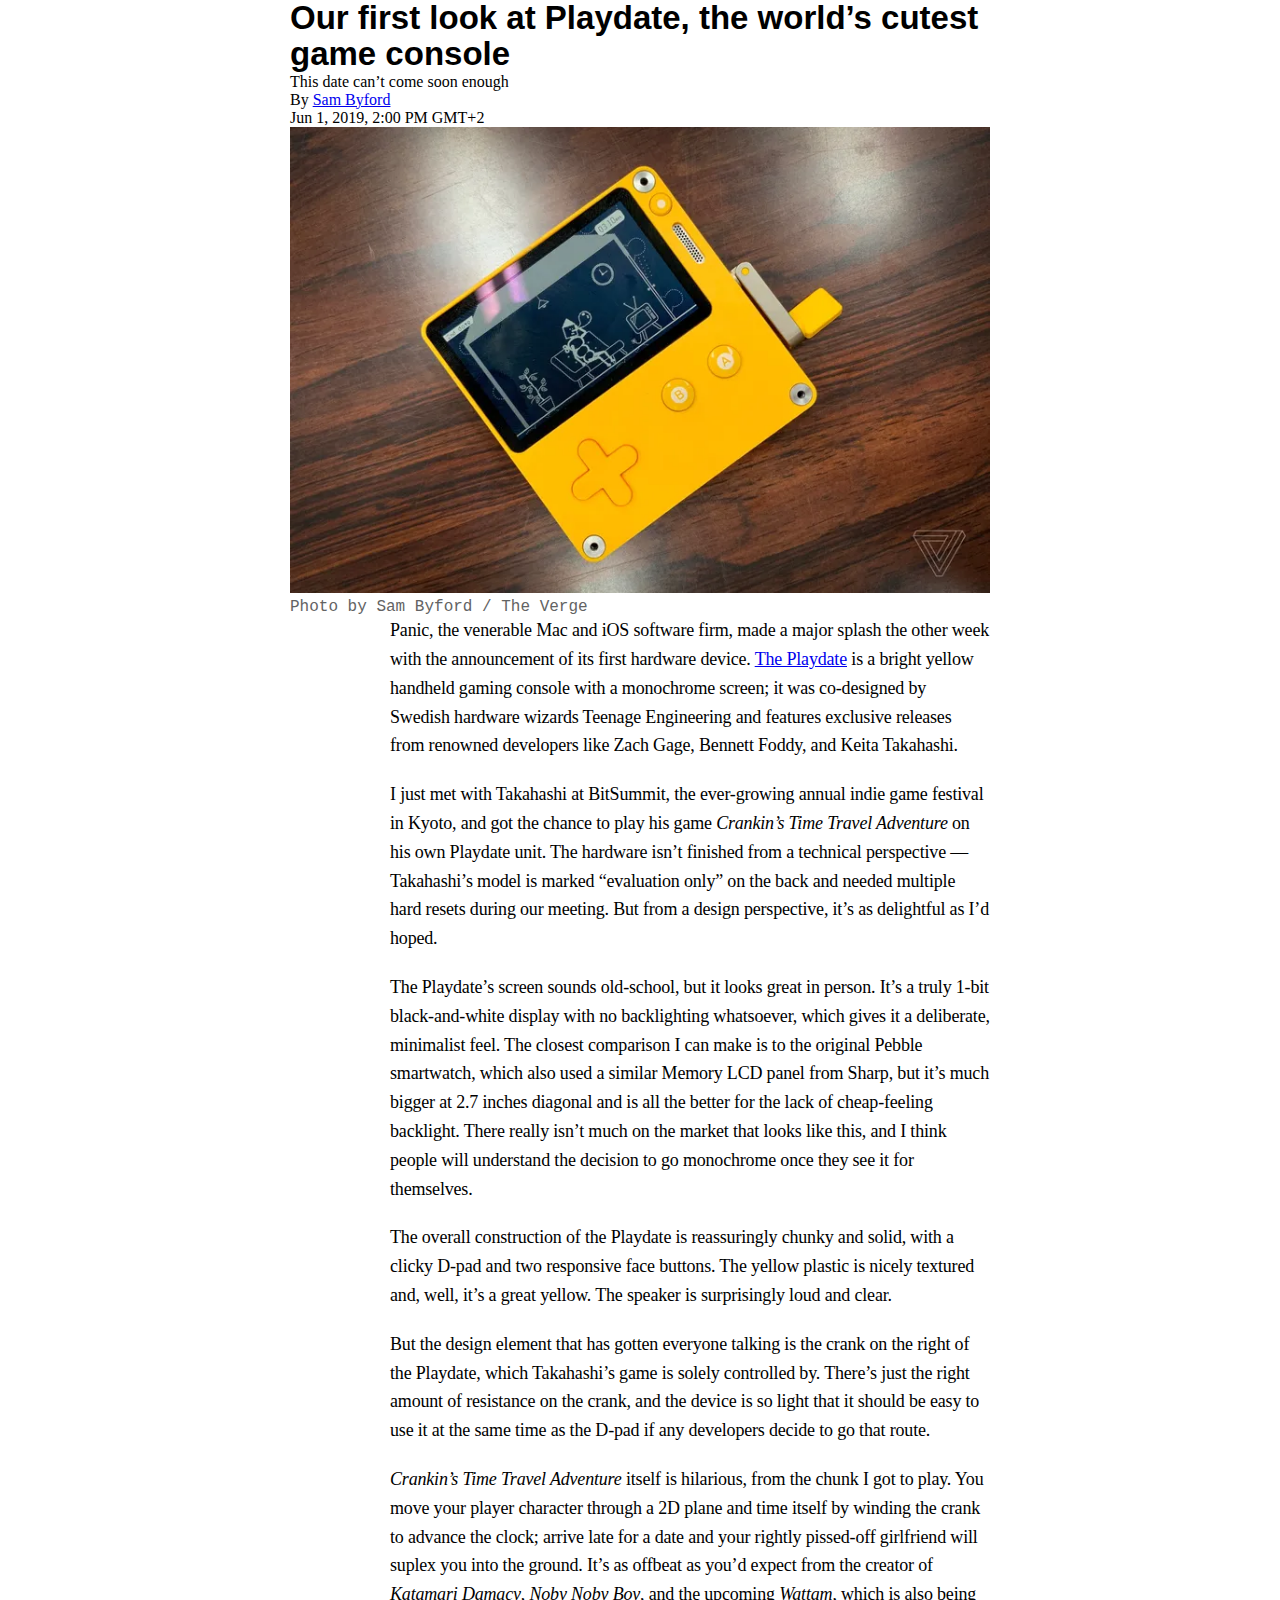
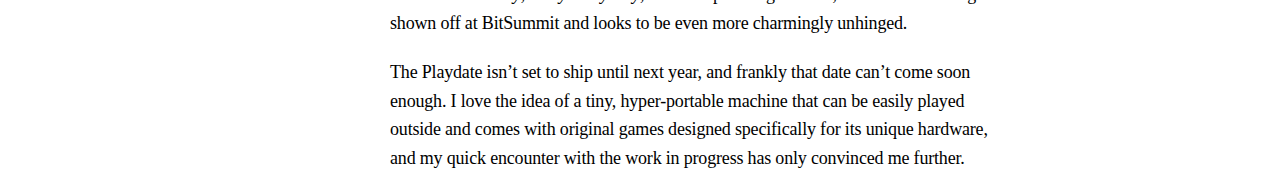
==== theverge/low/index.html @ 5f9a2f78 "feat: add theverge article page (wip)" ====
<!DOCTYPE html>
<html lang="en-US">
<head>
	<meta charset="UTF-8">
	<meta name="viewport" content="width=device-width, initial-scale=1.0">
	<title>Our first look at Playdate, the world’s cutest game console - The Verge</title>
	<meta name="description" content="This date can’t come soon enough">
	<link rel="stylesheet" type="text/css" href="assets/styles.css" />
</head>
<body>
	<article class="post">
		<div class="post-header">
			<h1 class="post-title">
				Our first look at Playdate, the world’s cutest game console
			</h1>
			<p class="post-subtitle">
				This date can’t come soon enough
			</p>
			<div class="post-meta">
				<p>
					By <a href="/authors/sam-byford">Sam Byford</a>
				</p>
				<p>
					Jun 1, 2019, 2:00 PM GMT+2
				</p>
			</div>
			<figure class="post-featured-image">
				<figcaption>
					<img loading="lazy" decoding="async" src="../og/assets/76954045_0D08_4D0C_9753_A19726AD462D_004.webp" alt="playdate" width="750" height="500" />
					<p>
						Photo by Sam Byford / The Verge
					</p>
				</figcaption>
			</figure>
		</div>
		<div class="post-body">
			<p>
				Panic, the venerable Mac and iOS software firm, made a major splash the other week with the announcement of its first hardware device. <a href="https://www.theverge.com/circuitbreaker/2019/5/22/18628360/playdate-panic-teenage-engineering-qwop-katamari">The Playdate</a> is a bright yellow handheld gaming console with a monochrome screen; it was co-designed by Swedish hardware wizards Teenage Engineering and features exclusive releases from renowned developers like Zach Gage, Bennett Foddy, and Keita Takahashi.
			</p>
			<p>
				I
				just met with Takahashi at BitSummit, the ever-growing annual indie 
				game festival in Kyoto, and got the chance to play his game <em>Crankin’s Time Travel Adventure</em>
				on his own Playdate unit. The hardware isn’t finished from a technical 
				perspective — Takahashi’s model is marked “evaluation only” on the back 
				and needed multiple hard resets during our meeting. But from a design 
				perspective, it’s as delightful as I’d hoped.
			</p>
			<p>
				The
				Playdate’s screen sounds old-school, but it looks great in person. It’s
				a truly 1-bit black-and-white display with no backlighting whatsoever, 
				which gives it a deliberate, minimalist feel. The closest comparison I 
				can make is to the original Pebble smartwatch, which also used a similar
				Memory LCD panel from Sharp, but it’s much bigger at 2.7 inches 
				diagonal and is all the better for the lack of cheap-feeling backlight. 
				There really isn’t much on the market that looks like this, and I think 
				people will understand the decision to go monochrome once they see it 
				for themselves.
			</p>
			<p>
				The
				overall construction of the Playdate is reassuringly chunky and solid, 
				with a clicky D-pad and two responsive face buttons. The yellow plastic 
				is nicely textured and, well, it’s a great yellow. The speaker is 
				surprisingly loud and clear.
			</p>
			<p>
				But
				the design element that has gotten everyone talking is the crank on the
				right of the Playdate, which Takahashi’s game is solely controlled by. 
				There’s just the right amount of resistance on the crank, and the device
				is so light that it should be easy to use it at the same time as the 
				D-pad if any developers decide to go that route.
			</p>
			<p>
				<em>Crankin’s Time Travel Adventure</em>
				itself is hilarious, from the chunk I got to play. You move your player
				character through a 2D plane and time itself by winding the crank to 
				advance the clock; arrive late for a date and your rightly pissed-off 
				girlfriend will suplex you into the ground. It’s as offbeat as you’d 
				expect from the creator of <em>Katamari Damacy</em>, <em>Noby Noby Boy</em>, and the upcoming <em>Wattam</em>, which is also being shown off at BitSummit and looks to be even more charmingly unhinged.
			</p>
			<p>
				The
				Playdate isn’t set to ship until next year, and frankly that date can’t
				come soon enough. I love the idea of a tiny, hyper-portable machine 
				that can be easily played outside and comes with original games designed
				specifically for its unique hardware, and my quick encounter with the 
				work in progress has only convinced me further.
			</p>
		</div>
	</article>
</body>
</html>
---- theverge/low/assets/styles.css ----
*{margin:0;padding:0;-webkit-box-sizing:border-box;box-sizing:border-box}body{background:#fff}.post{max-width:43.75rem;margin:auto}.post-title{font-size:2.0625rem;line-height:1.1;font-weight:700;font-family:"__polySans_c60300","__polySans_Fallback_c60300",Helvetica,Arial,sans-serif}.post-featured-image figcaption{color:#636363;font-family:"__polySansMono_0d16dc","__polySansMono_Fallback_0d16dc",Courier New,Courier,monospace}.post-featured-image img{width:100%;height:auto}.post-body{max-width:37.5rem;margin-left:auto}.post-body>:not(:last-child){margin-bottom:1.25rem}.post-body p{color:#000;font-size:1.125rem;line-height:1.6;letter-spacing:-0.01em;font-family:"__fkRomanStandard_6bdc6d","__fkRomanStandard_Fallback_6bdc6d",Georgia,serif}
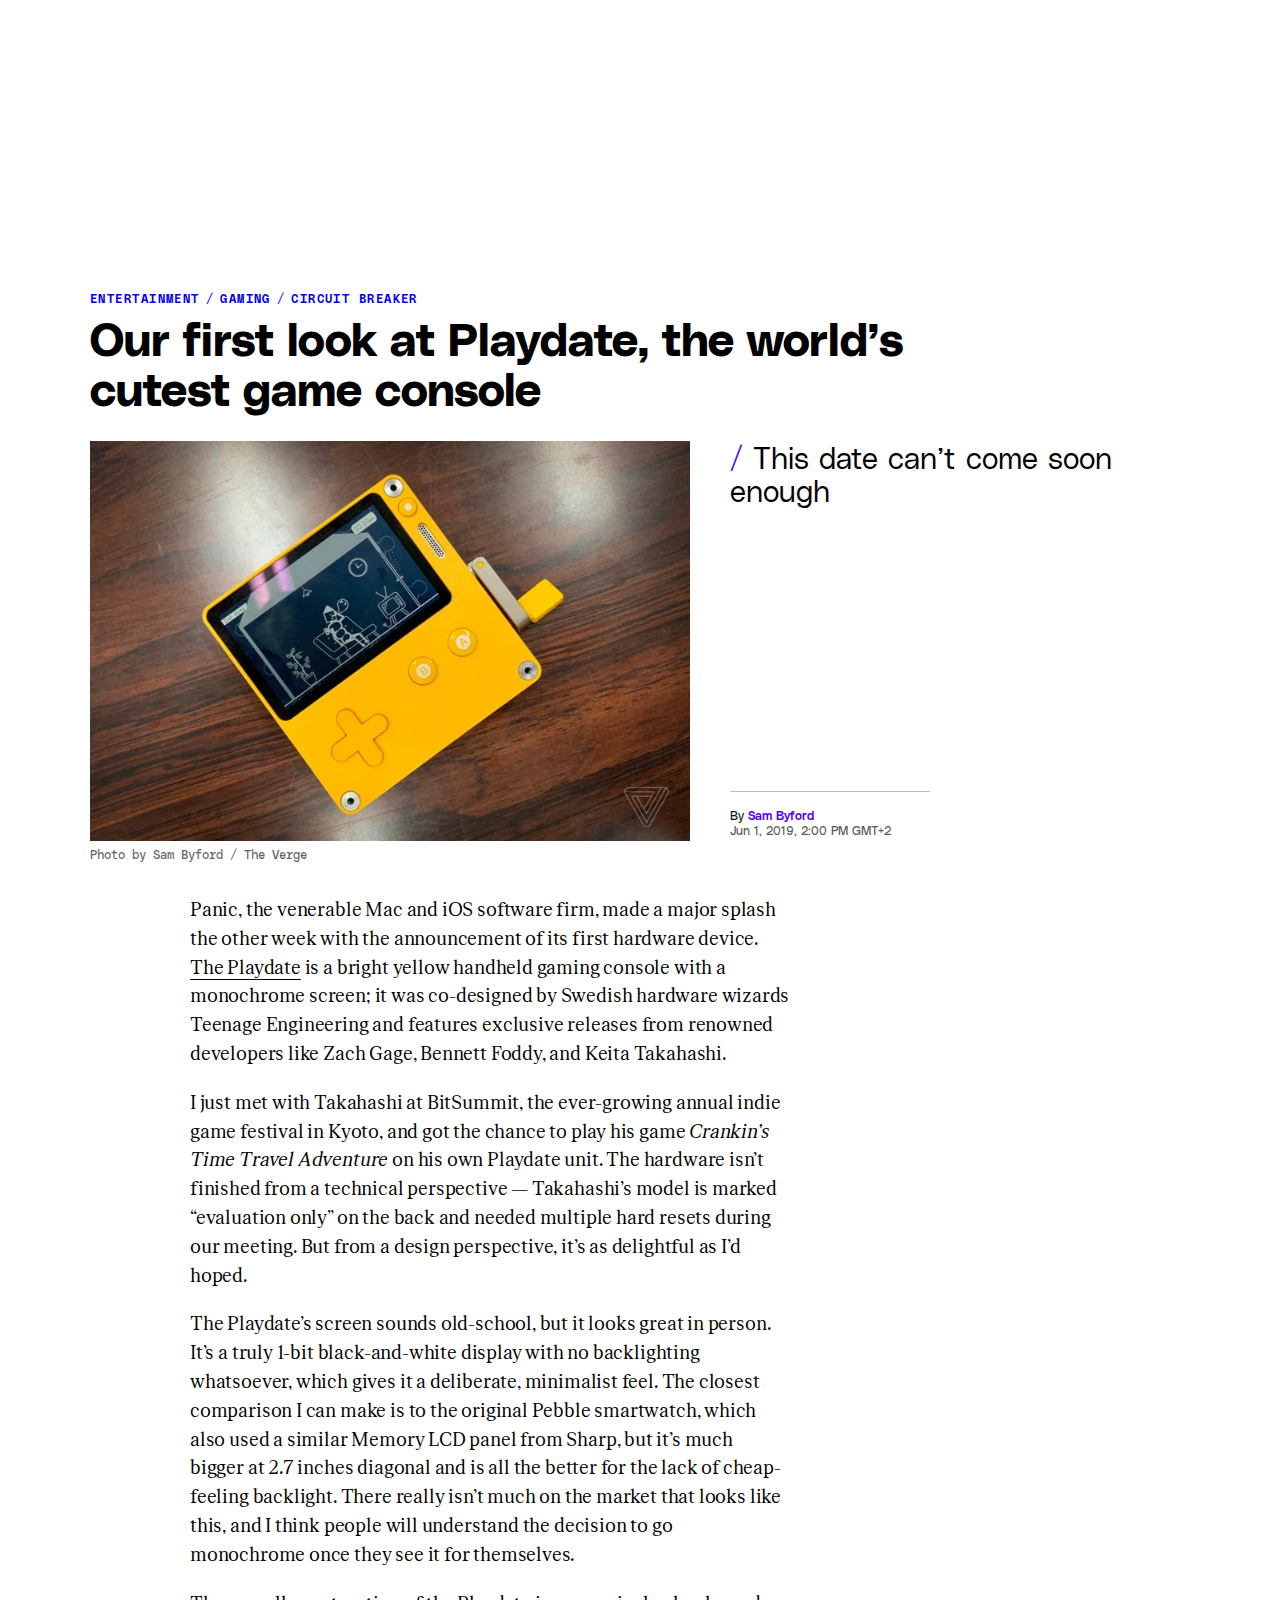
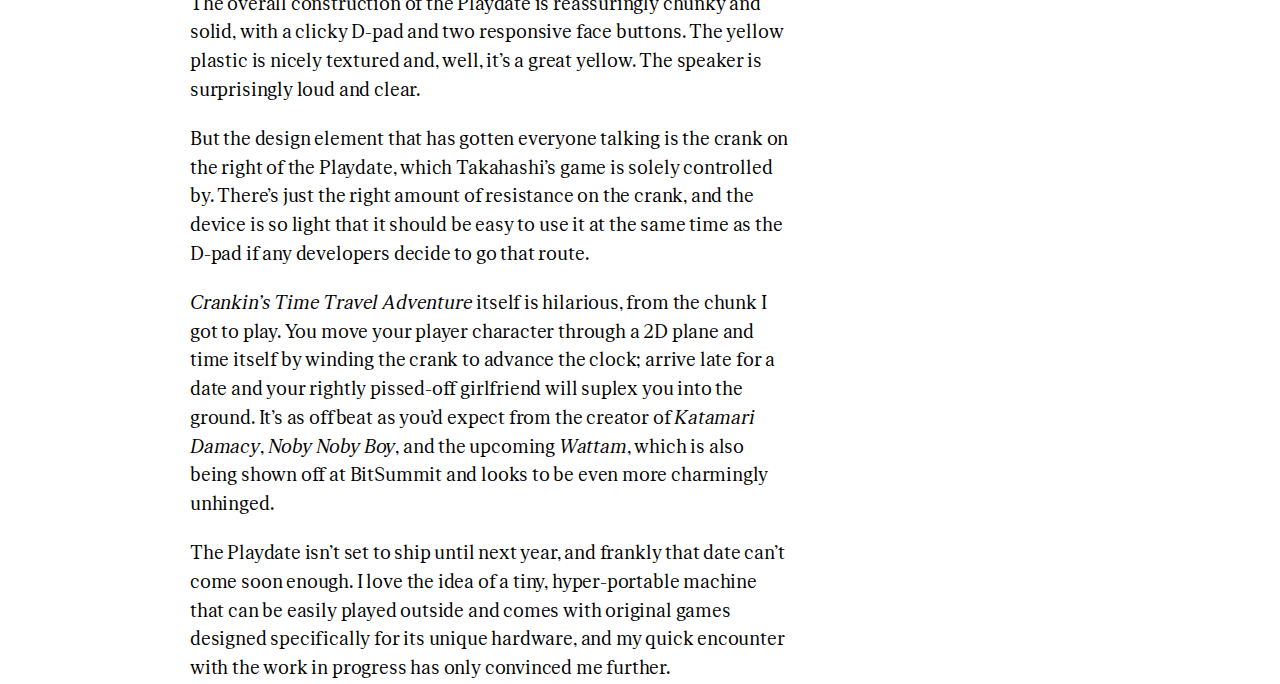
==== commit b3918e88: "feat: update theverge low version" ====
--- a/theverge/low/index.html
+++ b/theverge/low/index.html
@@ -3,13 +3,20 @@
 <head>
 	<meta charset="UTF-8">
 	<meta name="viewport" content="width=device-width, initial-scale=1.0">
-	<title>Our first look at Playdate, the world’s cutest game console - The Verge</title>
+	<title>LOW // Our first look at Playdate, the world’s cutest game console - The Verge</title>
 	<meta name="description" content="This date can’t come soon enough">
 	<link rel="stylesheet" type="text/css" href="assets/styles.css" />
 </head>
 <body>
+	<header class="header" role="banner">
+	</header>
 	<article class="post">
 		<div class="post-header">
+			<ul class="post-tags">
+				<li><a href="/entertainment">Entertainment</a></li>
+				<li><a href="/games">Gaming</a></li>
+				<li><a href="/circuitbreaker">Circuit Breaker</a></li>
+			</ul>
 			<h1 class="post-title">
 				Our first look at Playdate, the world’s cutest game console
 			</h1>
@@ -21,12 +28,12 @@
 					By <a href="/authors/sam-byford">Sam Byford</a>
 				</p>
 				<p>
-					Jun 1, 2019, 2:00 PM GMT+2
+					<time datetime="2019-06-01T12:00:00.000Z">Jun 1, 2019, 2:00 PM GMT+2</time>
 				</p>
 			</div>
 			<figure class="post-featured-image">
+				<img loading="lazy" decoding="async" src="../og/assets/76954045_0D08_4D0C_9753_A19726AD462D_004.webp" alt="playdate" width="750" height="500" />
 				<figcaption>
-					<img loading="lazy" decoding="async" src="../og/assets/76954045_0D08_4D0C_9753_A19726AD462D_004.webp" alt="playdate" width="750" height="500" />
 					<p>
 						Photo by Sam Byford / The Verge
 					</p>
--- a/theverge/low/assets/styles.css
+++ b/theverge/low/assets/styles.css
@@ -1 +1 @@
-*{margin:0;padding:0;-webkit-box-sizing:border-box;box-sizing:border-box}body{background:#fff}.post{max-width:43.75rem;margin:auto}.post-title{font-size:2.0625rem;line-height:1.1;font-weight:700;font-family:"__polySans_c60300","__polySans_Fallback_c60300",Helvetica,Arial,sans-serif}.post-featured-image figcaption{color:#636363;font-family:"__polySansMono_0d16dc","__polySansMono_Fallback_0d16dc",Courier New,Courier,monospace}.post-featured-image img{width:100%;height:auto}.post-body{max-width:37.5rem;margin-left:auto}.post-body>:not(:last-child){margin-bottom:1.25rem}.post-body p{color:#000;font-size:1.125rem;line-height:1.6;letter-spacing:-0.01em;font-family:"__fkRomanStandard_6bdc6d","__fkRomanStandard_Fallback_6bdc6d",Georgia,serif}+@font-face{font-family:__fkRomanStandard_6bdc6d;src:url(../../og/assets/b61d461e2e1d8573-s.p.woff2) format("woff2");font-display:swap;font-weight:400;font-style:normal}@font-face{font-family:__fkRomanStandard_6bdc6d;src:url(../../og/assets/af51b8e80b7e5b97-s.p.woff2) format("woff2");font-display:swap;font-weight:400;font-style:italic}@font-face{font-family:__fkRomanStandard_6bdc6d;src:url(../../og/assets/4c161430243654b9-s.p.woff2) format("woff2");font-display:swap;font-weight:700;font-style:normal}@font-face{font-family:__fkRomanStandard_6bdc6d;src:url(../../og/assets/faa4a7ab7fe4ff34-s.p.woff2) format("woff2");font-display:swap;font-weight:700;font-style:italic}@font-face{font-family:__fkRomanStandard_Fallback_6bdc6d;src:local("Times New Roman");ascent-override:80.77%;descent-override:26.92%;line-gap-override:0%;size-adjust:118.86%}@font-face{font-family:__manuka_e0d4a3;src:url(../../og/assets/e0d450417c4fcdb2-s.p.woff2) format("woff2");font-display:swap;font-weight:900;font-style:normal}@font-face{font-family:__manuka_e0d4a3;src:url(../../og/assets/c6806ee6b9a6284f-s.p.woff2) format("woff2");font-display:swap;font-weight:1000;font-style:normal}@font-face{font-family:__manuka_Fallback_e0d4a3;src:local("Arial");ascent-override:184.06%;descent-override:25.82%;line-gap-override:0%;size-adjust:48.41%}@font-face{font-family:__polySans_c60300;src:url(../../og/assets/167de315d6f8820c-s.p.woff2) format("woff2");font-display:swap;font-weight:300;font-style:normal}@font-face{font-family:__polySans_c60300;src:url(../../og/assets/c32d4f9e62509b70-s.p.woff2) format("woff2");font-display:swap;font-weight:300;font-style:italic}@font-face{font-family:__polySans_c60300;src:url(../../og/assets/8314bd48671746e7-s.p.woff2) format("woff2");font-display:swap;font-weight:400;font-style:normal}@font-face{font-family:__polySans_c60300;src:url(../../og/assets/1acdcb23bd60cdf8-s.p.woff2) format("woff2");font-display:swap;font-weight:400;font-style:italic}@font-face{font-family:__polySans_c60300;src:url(../../og/assets/e334064d2786be51-s.p.woff2) format("woff2");font-display:swap;font-weight:500;font-style:normal}@font-face{font-family:__polySans_c60300;src:url(../../og/assets/dbe24bfb7e9bcd79-s.p.woff2) format("woff2");font-display:swap;font-weight:500;font-style:italic}@font-face{font-family:__polySans_c60300;src:url(../../og/assets/caa65695070c604f-s.p.woff2) format("woff2");font-display:swap;font-weight:700;font-style:normal}@font-face{font-family:__polySans_c60300;src:url(../../og/assets/7f8638c9585902a6-s.p.woff2) format("woff2");font-display:swap;font-weight:700;font-style:italic}@font-face{font-family:__polySans_c60300;src:url(../../og/assets/d2cd5f6e542bad4c-s.p.woff2) format("woff2");font-display:swap;font-weight:350;font-style:normal}@font-face{font-family:__polySans_c60300;src:url(../../og/assets/857aa1a339c7fe20-s.p.woff2) format("woff2");font-display:swap;font-weight:350;font-style:italic}@font-face{font-family:__polySans_c60300;src:url(../../og/assets/516340c748fee9da-s.p.woff2) format("woff2");font-display:swap;font-weight:450;font-style:normal}@font-face{font-family:__polySans_c60300;src:url(../../og/assets/1acdcb23bd60cdf8-s.p.woff2) format("woff2");font-display:swap;font-weight:450;font-style:italic}@font-face{font-family:__polySans_c60300;src:url(../../og/assets/afa7a955b67174eb-s.p.woff2) format("woff2");font-display:swap;font-weight:550;font-style:normal}@font-face{font-family:__polySans_c60300;src:url(../../og/assets/d2ddd5a6c0493c79-s.p.woff2) format("woff2");font-display:swap;font-weight:550;font-style:italic}@font-face{font-family:__polySans_Fallback_c60300;src:local("Arial");ascent-override:95.01%;descent-override:18.1%;line-gap-override:0%;size-adjust:106.09%}@font-face{font-family:__polySansMono_0d16dc;src:url(../../og/assets/d2cd5f6e542bad4c-s.p.woff2) format("woff2");font-display:swap;font-weight:300;font-style:normal}@font-face{font-family:__polySansMono_0d16dc;src:url(../../og/assets/857aa1a339c7fe20-s.p.woff2) format("woff2");font-display:swap;font-weight:300;font-style:italic}@font-face{font-family:__polySansMono_0d16dc;src:url(../../og/assets/516340c748fee9da-s.p.woff2) format("woff2");font-display:swap;font-weight:400;font-style:normal}@font-face{font-family:__polySansMono_0d16dc;src:url(../../og/assets/70754f98ca969379-s.p.woff2) format("woff2");font-display:swap;font-weight:400;font-style:italic}@font-face{font-family:__polySansMono_0d16dc;src:url(../../og/assets/afa7a955b67174eb-s.p.woff2) format("woff2");font-display:swap;font-weight:500;font-style:normal}@font-face{font-family:__polySansMono_0d16dc;src:url(../../og/assets/d2ddd5a6c0493c79-s.p.woff2) format("woff2");font-display:swap;font-weight:500;font-style:italic}@font-face{font-family:__polySansMono_0d16dc;src:url(../../og/assets/afa7a955b67174eb-s.p.woff2) format("woff2");font-display:swap;font-weight:550;font-style:normal}@font-face{font-family:__polySansMono_0d16dc;src:url(../../og/assets/d2ddd5a6c0493c79-s.p.woff2) format("woff2");font-display:swap;font-weight:550;font-style:italic}@font-face{font-family:__polySansMono_0d16dc;src:url(../../og/assets/60369a8d37d9d5b8-s.p.woff2) format("woff2");font-display:swap;font-weight:700;font-style:normal}@font-face{font-family:__polySansMono_0d16dc;src:url(../../og/assets/96fec850ad729c00-s.p.woff2) format("woff2");font-display:swap;font-weight:700;font-style:italic}@font-face{font-family:__polySansMono_Fallback_0d16dc;src:local("Arial");ascent-override:75.65%;descent-override:14.41%;line-gap-override:0%;size-adjust:133.24%}*{margin:0;padding:0;-webkit-box-sizing:border-box;box-sizing:border-box}body{background:#fff;-webkit-font-smoothing:antialiased;-moz-osx-font-smoothing:grayscale}img{vertical-align:middle}.header{min-height:4.5rem}@media only screen and (min-width:48rem){.header{min-height:7.5rem;margin-bottom:10.625rem}}.post{margin:auto;padding-inline:1.25rem}@media only screen and (min-width:48rem){.post{max-width:46.25rem}}@media only screen and (min-width:73.75rem){.post{max-width:71.25rem}}.post-header{margin-bottom:2.25rem;font-family:"__polySans_c60300","__polySans_Fallback_c60300",Helvetica,Arial,sans-serif}@media only screen and (min-width:73.75rem){.post-header{display:-ms-grid;display:grid;-ms-grid-columns:37.5rem 2.5rem auto;grid-template-columns:37.5rem auto;-ms-grid-rows:auto auto auto auto;grid-template-rows:auto auto auto auto;grid-column-gap:2.5rem}.post-header>:first-child{-ms-grid-row:1;-ms-grid-column:1}.post-header>:nth-child(2){-ms-grid-row:1;-ms-grid-column:3}.post-header>:nth-child(3){-ms-grid-row:2;-ms-grid-column:1}.post-header>:nth-child(4){-ms-grid-row:2;-ms-grid-column:3}.post-header>:nth-child(5){-ms-grid-row:3;-ms-grid-column:1}.post-header>:nth-child(6){-ms-grid-row:3;-ms-grid-column:3}.post-header>:nth-child(7){-ms-grid-row:4;-ms-grid-column:1}.post-header>:nth-child(8){-ms-grid-row:4;-ms-grid-column:3}}.post-tags{font-size:0;margin-bottom:0.5rem}.post-tags li{display:inline;font-family:"__polySansMono_0d16dc","__polySansMono_Fallback_0d16dc",Courier New,Courier,monospace;font-size:0.75rem;line-height:1rem;letter-spacing:0.12em;text-transform:uppercase;font-weight:500}.post-tags li:not(:last-child):after{content:"/";color:#5200ff;padding-inline:0.375rem}.post-tags a{text-decoration:none;text-underline-offset:0.2em}.post-tags a:hover{text-decoration:underline}@media only screen and (min-width:48rem){.post-tags{-ms-grid-column:1;-ms-grid-column-span:2;grid-column:1/3;-ms-grid-row:1;-ms-grid-row-span:1;grid-row:1/2}}.post-title{display:inline;font-size:1.375rem;line-height:1.1;font-weight:700}@media only screen and (min-width:48rem){.post-title{font-size:2.0625rem}}@media only screen and (min-width:73.75rem){.post-title{display:block;margin-bottom:1.75rem;font-size:2.8125rem;max-width:56.25rem;-ms-grid-column:1;-ms-grid-column-span:2;grid-column:1/3;-ms-grid-row:2;-ms-grid-row-span:1;grid-row:2/3}}.post-subtitle{display:inline;font-size:1.375rem;line-height:1.1;font-weight:300}@media only screen and (min-width:48rem){.post-subtitle{font-size:1.875rem}}.post-subtitle:before{content:"/";color:#5200ff}@media only screen and (min-width:48rem){.post-subtitle{-ms-grid-column:2;-ms-grid-column-span:1;grid-column:2/3;-ms-grid-row:3;-ms-grid-row-span:1;grid-row:3/4}}.post-meta{margin-top:1.5rem;margin-bottom:1.5rem;color:#131313;font-size:0.75rem;line-height:1.2}.post-meta a{color:#5200ff;font-weight:500;text-decoration:none;text-underline-offset:0.25em}.post-meta a:hover{text-decoration:underline}.post-meta time{color:#5a5a5a}.post-meta:before{content:"";display:block;margin-bottom:1rem;width:12.5rem;height:0.0625rem;background-color:#bdbdbd}@media only screen and (min-width:73.75rem){.post-meta{-ms-grid-column:2;-ms-grid-column-span:1;grid-column:2/3;-ms-grid-row:4;-ms-grid-row-span:1;grid-row:4/5;margin-top:auto}}.post-featured-image figcaption{padding-top:0.375rem;color:#636363;font-size:0.75rem;font-family:"__polySansMono_0d16dc","__polySansMono_Fallback_0d16dc",Courier New,Courier,monospace}.post-featured-image img{width:100%;height:auto}@media only screen and (min-width:48rem){.post-featured-image{-ms-grid-column:1;-ms-grid-column-span:1;grid-column:1/2;-ms-grid-row:3;-ms-grid-row-span:2;grid-row:3/5}}.post-body{max-width:37.5rem;margin-left:auto;font-size:1.125rem;line-height:1.6}@media only screen and (min-width:48rem){.post-body{margin-left:6.25rem}}.post-body>:not(:last-child){margin-bottom:1.25rem}.post-body p{color:inherit;font-size:inherit;line-height:inherit;letter-spacing:-0.01em;font-family:"__fkRomanStandard_6bdc6d","__fkRomanStandard_Fallback_6bdc6d",Georgia,serif}.post-body a{color:inherit;text-decoration:underline;text-decoration-thickness:0.0625rem;text-underline-offset:0.25em}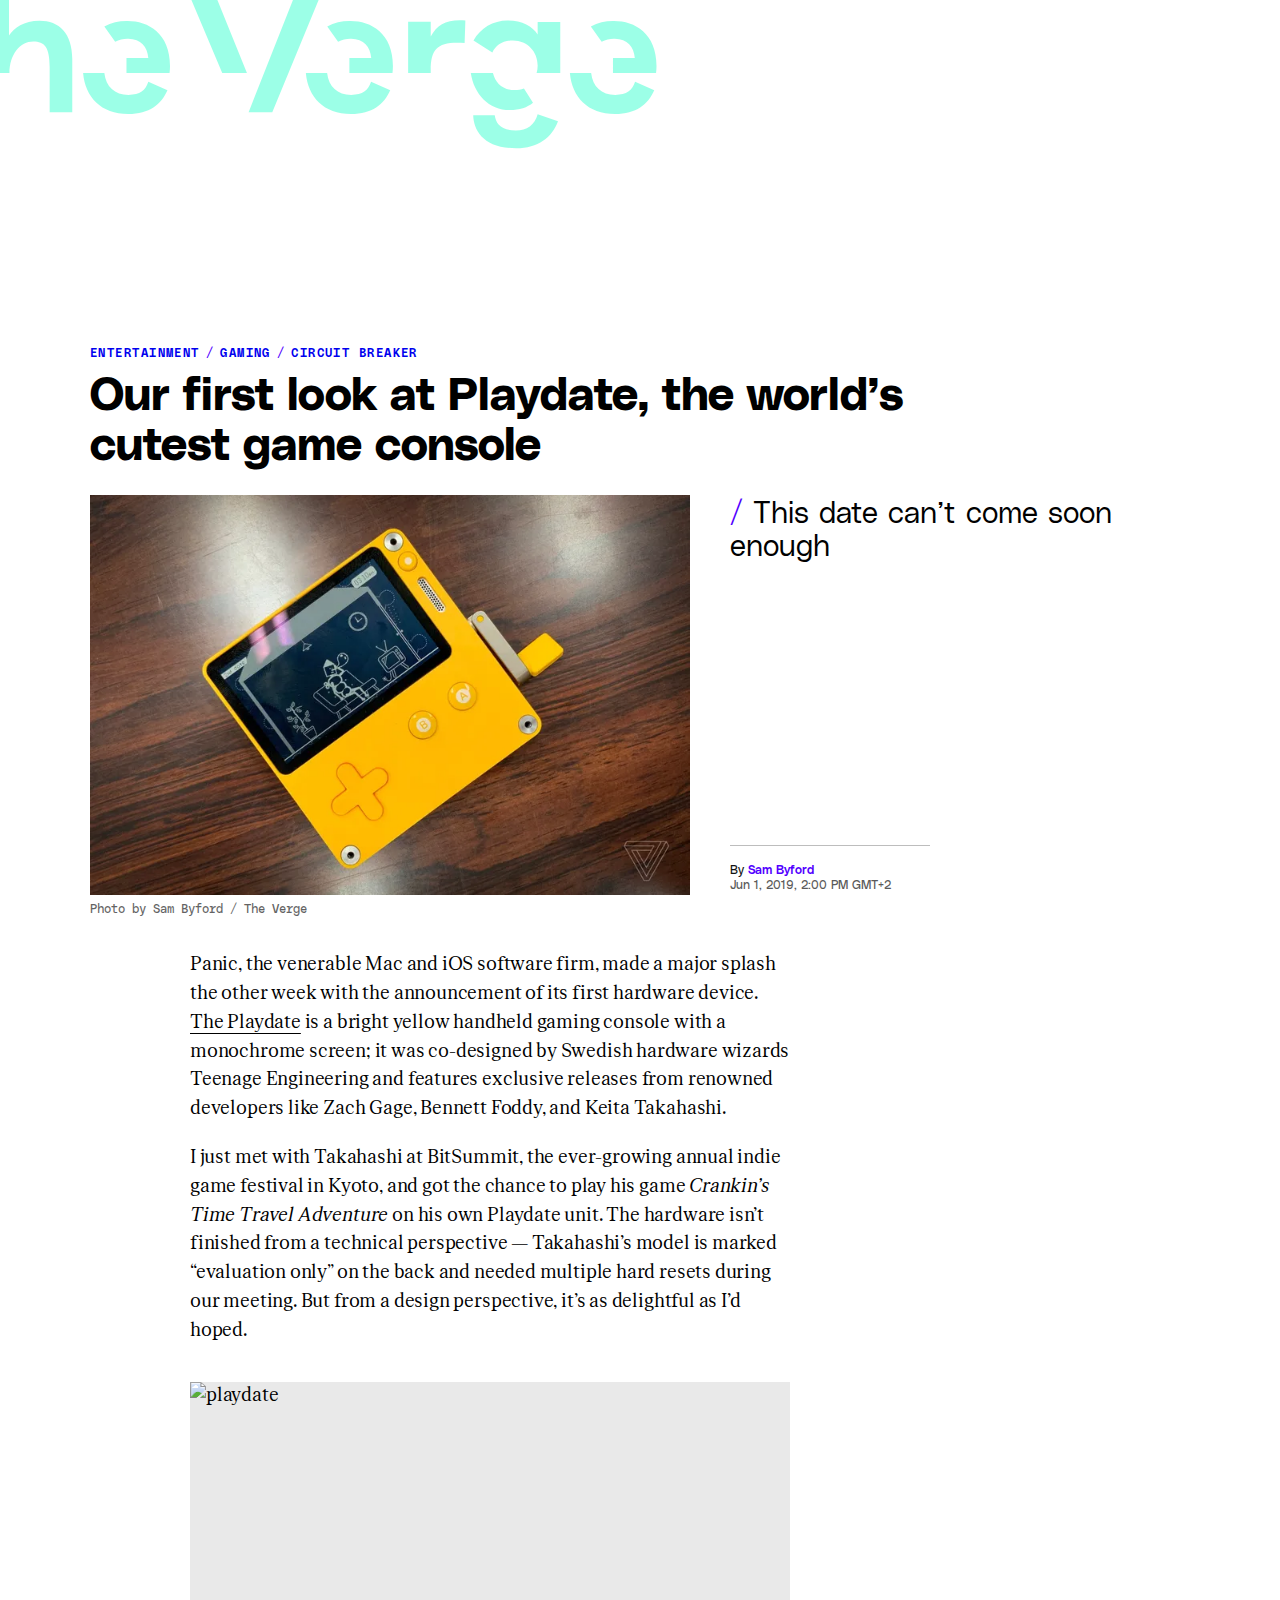
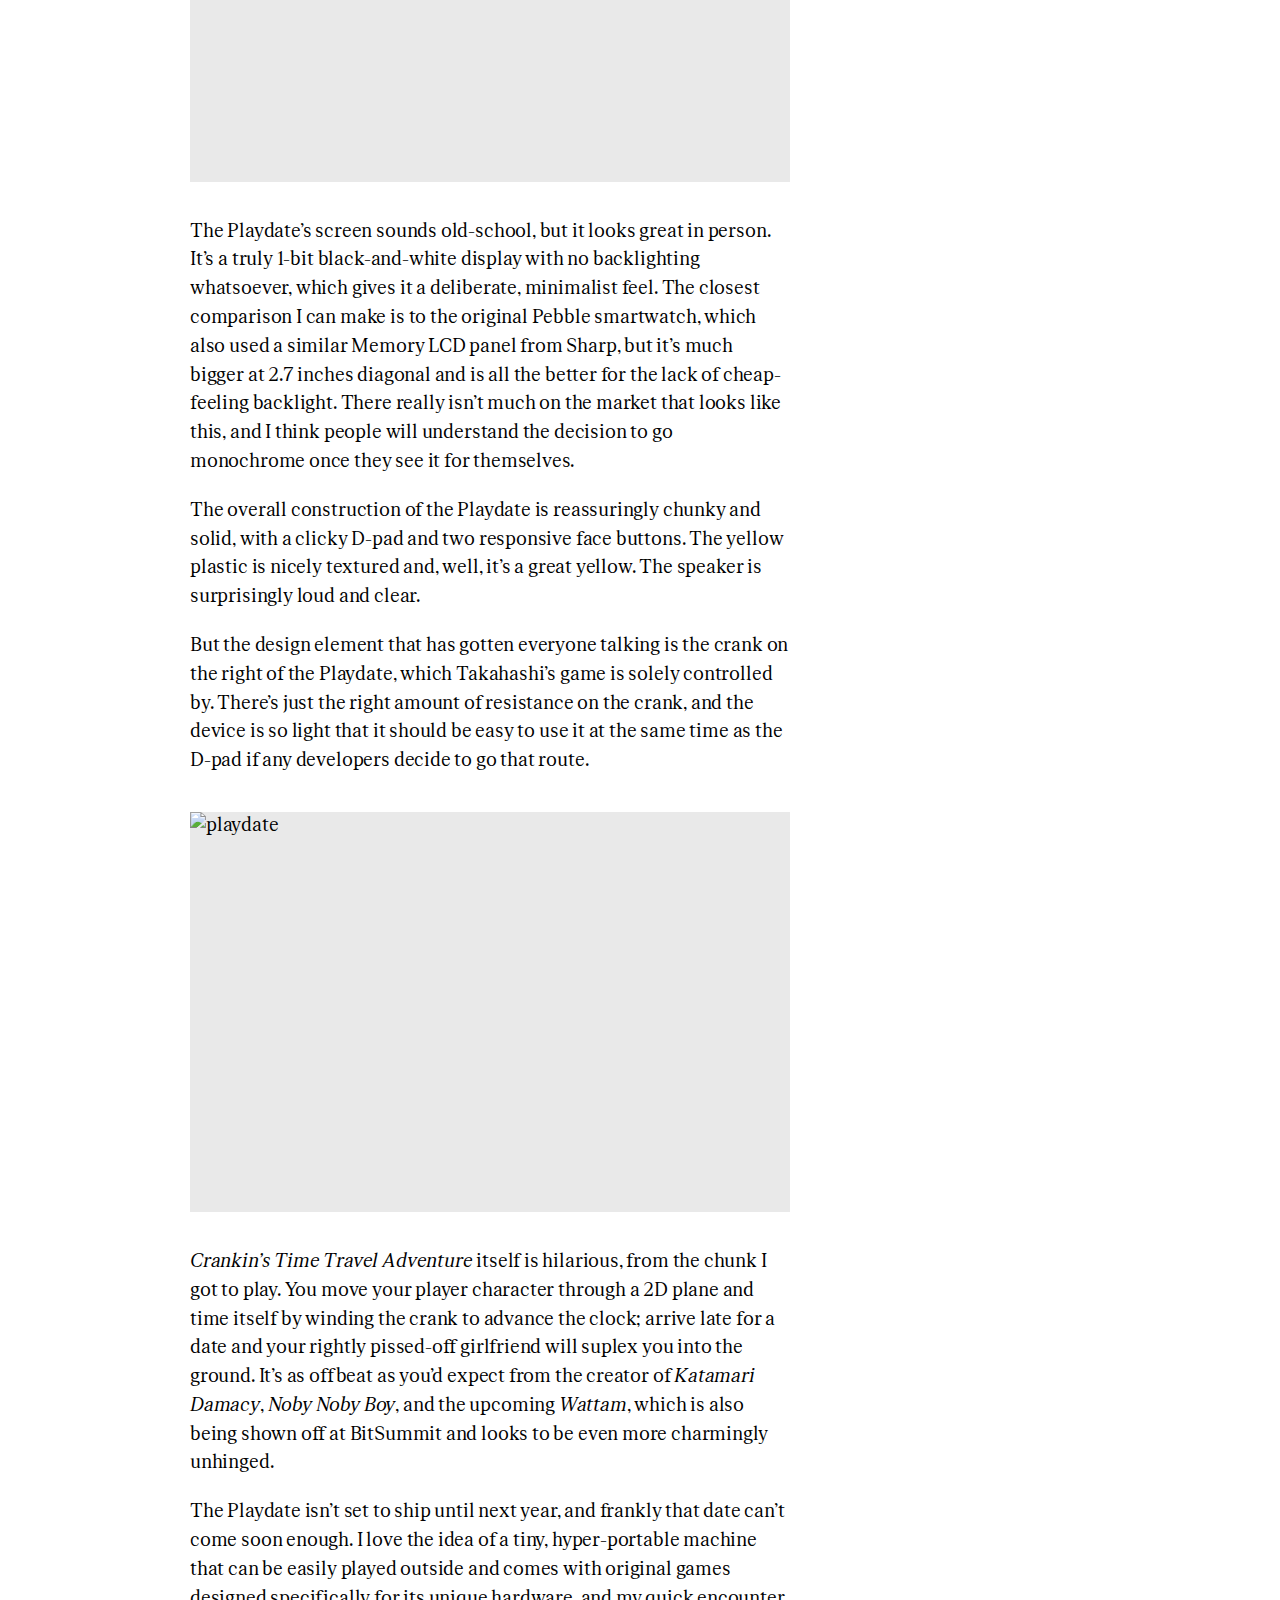
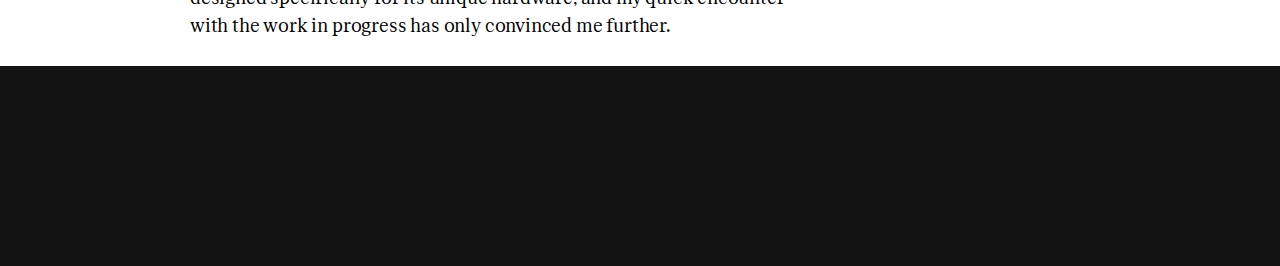
==== commit 9d2c5738: "feat: update theverge low version" ====
--- a/theverge/low/index.html
+++ b/theverge/low/index.html
@@ -6,9 +6,15 @@
 	<title>LOW // Our first look at Playdate, the world’s cutest game console - The Verge</title>
 	<meta name="description" content="This date can’t come soon enough">
 	<link rel="stylesheet" type="text/css" href="assets/styles.css" />
+	<link rel="shortcut icon" href="../favicon.ico">
 </head>
 <body>
 	<header class="header" role="banner">
+		<div class="logo">
+			<a href="/" class="logo-link">
+				<img class="logo-img" src="assets/logo.svg" alt="The Verge" width="309" height="70" />
+			</a>
+		</div>
 	</header>
 	<article class="post">
 		<div class="post-header">
@@ -54,6 +60,9 @@
 				perspective, it’s as delightful as I’d hoped.
 			</p>
 			<p>
+				<img loading="lazy" decoding="async" src="https://duet-cdn.vox-cdn.com/thumbor/0x0:3737x2491/2400x1600/filters:focal(1869x1246:1870x1247):format(webp)/cdn.vox-cdn.com/uploads/chorus_asset/file/16312889/0B0560B0_1372_45C8_80D7_6CD921ABDBFE.jpeg" alt="playdate" width="600" height="400" />
+			</p>
+			<p>
 				The
 				Playdate’s screen sounds old-school, but it looks great in person. It’s
 				a truly 1-bit black-and-white display with no backlighting whatsoever, 
@@ -81,6 +90,9 @@
 				D-pad if any developers decide to go that route.
 			</p>
 			<p>
+				<img loading="lazy" decoding="async" src="https://duet-cdn.vox-cdn.com/thumbor/0x0:1454x972/2400x1604/filters:focal(727x486:728x487):format(webp)/cdn.vox-cdn.com/uploads/chorus_asset/file/16312891/F558C979_3BAF_4B2D_ADC3_CDFC275FFA64.jpeg" alt="playdate" width="600" height="400" />
+			</p>
+			<p>
 				<em>Crankin’s Time Travel Adventure</em>
 				itself is hilarious, from the chunk I got to play. You move your player
 				character through a 2D plane and time itself by winding the crank to 
@@ -98,5 +110,9 @@
 			</p>
 		</div>
 	</article>
+	<footer class="footer" role="contentinfo">
+
+
+	</footer>
 </body>
 </html>--- a/theverge/low/assets/styles.css
+++ b/theverge/low/assets/styles.css
@@ -1 +1 @@
-@font-face{font-family:__fkRomanStandard_6bdc6d;src:url(../../og/assets/b61d461e2e1d8573-s.p.woff2) format("woff2");font-display:swap;font-weight:400;font-style:normal}@font-face{font-family:__fkRomanStandard_6bdc6d;src:url(../../og/assets/af51b8e80b7e5b97-s.p.woff2) format("woff2");font-display:swap;font-weight:400;font-style:italic}@font-face{font-family:__fkRomanStandard_6bdc6d;src:url(../../og/assets/4c161430243654b9-s.p.woff2) format("woff2");font-display:swap;font-weight:700;font-style:normal}@font-face{font-family:__fkRomanStandard_6bdc6d;src:url(../../og/assets/faa4a7ab7fe4ff34-s.p.woff2) format("woff2");font-display:swap;font-weight:700;font-style:italic}@font-face{font-family:__fkRomanStandard_Fallback_6bdc6d;src:local("Times New Roman");ascent-override:80.77%;descent-override:26.92%;line-gap-override:0%;size-adjust:118.86%}@font-face{font-family:__manuka_e0d4a3;src:url(../../og/assets/e0d450417c4fcdb2-s.p.woff2) format("woff2");font-display:swap;font-weight:900;font-style:normal}@font-face{font-family:__manuka_e0d4a3;src:url(../../og/assets/c6806ee6b9a6284f-s.p.woff2) format("woff2");font-display:swap;font-weight:1000;font-style:normal}@font-face{font-family:__manuka_Fallback_e0d4a3;src:local("Arial");ascent-override:184.06%;descent-override:25.82%;line-gap-override:0%;size-adjust:48.41%}@font-face{font-family:__polySans_c60300;src:url(../../og/assets/167de315d6f8820c-s.p.woff2) format("woff2");font-display:swap;font-weight:300;font-style:normal}@font-face{font-family:__polySans_c60300;src:url(../../og/assets/c32d4f9e62509b70-s.p.woff2) format("woff2");font-display:swap;font-weight:300;font-style:italic}@font-face{font-family:__polySans_c60300;src:url(../../og/assets/8314bd48671746e7-s.p.woff2) format("woff2");font-display:swap;font-weight:400;font-style:normal}@font-face{font-family:__polySans_c60300;src:url(../../og/assets/1acdcb23bd60cdf8-s.p.woff2) format("woff2");font-display:swap;font-weight:400;font-style:italic}@font-face{font-family:__polySans_c60300;src:url(../../og/assets/e334064d2786be51-s.p.woff2) format("woff2");font-display:swap;font-weight:500;font-style:normal}@font-face{font-family:__polySans_c60300;src:url(../../og/assets/dbe24bfb7e9bcd79-s.p.woff2) format("woff2");font-display:swap;font-weight:500;font-style:italic}@font-face{font-family:__polySans_c60300;src:url(../../og/assets/caa65695070c604f-s.p.woff2) format("woff2");font-display:swap;font-weight:700;font-style:normal}@font-face{font-family:__polySans_c60300;src:url(../../og/assets/7f8638c9585902a6-s.p.woff2) format("woff2");font-display:swap;font-weight:700;font-style:italic}@font-face{font-family:__polySans_c60300;src:url(../../og/assets/d2cd5f6e542bad4c-s.p.woff2) format("woff2");font-display:swap;font-weight:350;font-style:normal}@font-face{font-family:__polySans_c60300;src:url(../../og/assets/857aa1a339c7fe20-s.p.woff2) format("woff2");font-display:swap;font-weight:350;font-style:italic}@font-face{font-family:__polySans_c60300;src:url(../../og/assets/516340c748fee9da-s.p.woff2) format("woff2");font-display:swap;font-weight:450;font-style:normal}@font-face{font-family:__polySans_c60300;src:url(../../og/assets/1acdcb23bd60cdf8-s.p.woff2) format("woff2");font-display:swap;font-weight:450;font-style:italic}@font-face{font-family:__polySans_c60300;src:url(../../og/assets/afa7a955b67174eb-s.p.woff2) format("woff2");font-display:swap;font-weight:550;font-style:normal}@font-face{font-family:__polySans_c60300;src:url(../../og/assets/d2ddd5a6c0493c79-s.p.woff2) format("woff2");font-display:swap;font-weight:550;font-style:italic}@font-face{font-family:__polySans_Fallback_c60300;src:local("Arial");ascent-override:95.01%;descent-override:18.1%;line-gap-override:0%;size-adjust:106.09%}@font-face{font-family:__polySansMono_0d16dc;src:url(../../og/assets/d2cd5f6e542bad4c-s.p.woff2) format("woff2");font-display:swap;font-weight:300;font-style:normal}@font-face{font-family:__polySansMono_0d16dc;src:url(../../og/assets/857aa1a339c7fe20-s.p.woff2) format("woff2");font-display:swap;font-weight:300;font-style:italic}@font-face{font-family:__polySansMono_0d16dc;src:url(../../og/assets/516340c748fee9da-s.p.woff2) format("woff2");font-display:swap;font-weight:400;font-style:normal}@font-face{font-family:__polySansMono_0d16dc;src:url(../../og/assets/70754f98ca969379-s.p.woff2) format("woff2");font-display:swap;font-weight:400;font-style:italic}@font-face{font-family:__polySansMono_0d16dc;src:url(../../og/assets/afa7a955b67174eb-s.p.woff2) format("woff2");font-display:swap;font-weight:500;font-style:normal}@font-face{font-family:__polySansMono_0d16dc;src:url(../../og/assets/d2ddd5a6c0493c79-s.p.woff2) format("woff2");font-display:swap;font-weight:500;font-style:italic}@font-face{font-family:__polySansMono_0d16dc;src:url(../../og/assets/afa7a955b67174eb-s.p.woff2) format("woff2");font-display:swap;font-weight:550;font-style:normal}@font-face{font-family:__polySansMono_0d16dc;src:url(../../og/assets/d2ddd5a6c0493c79-s.p.woff2) format("woff2");font-display:swap;font-weight:550;font-style:italic}@font-face{font-family:__polySansMono_0d16dc;src:url(../../og/assets/60369a8d37d9d5b8-s.p.woff2) format("woff2");font-display:swap;font-weight:700;font-style:normal}@font-face{font-family:__polySansMono_0d16dc;src:url(../../og/assets/96fec850ad729c00-s.p.woff2) format("woff2");font-display:swap;font-weight:700;font-style:italic}@font-face{font-family:__polySansMono_Fallback_0d16dc;src:local("Arial");ascent-override:75.65%;descent-override:14.41%;line-gap-override:0%;size-adjust:133.24%}*{margin:0;padding:0;-webkit-box-sizing:border-box;box-sizing:border-box}body{background:#fff;-webkit-font-smoothing:antialiased;-moz-osx-font-smoothing:grayscale}img{vertical-align:middle}.header{min-height:4.5rem}@media only screen and (min-width:48rem){.header{min-height:7.5rem;margin-bottom:10.625rem}}.post{margin:auto;padding-inline:1.25rem}@media only screen and (min-width:48rem){.post{max-width:46.25rem}}@media only screen and (min-width:73.75rem){.post{max-width:71.25rem}}.post-header{margin-bottom:2.25rem;font-family:"__polySans_c60300","__polySans_Fallback_c60300",Helvetica,Arial,sans-serif}@media only screen and (min-width:73.75rem){.post-header{display:-ms-grid;display:grid;-ms-grid-columns:37.5rem 2.5rem auto;grid-template-columns:37.5rem auto;-ms-grid-rows:auto auto auto auto;grid-template-rows:auto auto auto auto;grid-column-gap:2.5rem}.post-header>:first-child{-ms-grid-row:1;-ms-grid-column:1}.post-header>:nth-child(2){-ms-grid-row:1;-ms-grid-column:3}.post-header>:nth-child(3){-ms-grid-row:2;-ms-grid-column:1}.post-header>:nth-child(4){-ms-grid-row:2;-ms-grid-column:3}.post-header>:nth-child(5){-ms-grid-row:3;-ms-grid-column:1}.post-header>:nth-child(6){-ms-grid-row:3;-ms-grid-column:3}.post-header>:nth-child(7){-ms-grid-row:4;-ms-grid-column:1}.post-header>:nth-child(8){-ms-grid-row:4;-ms-grid-column:3}}.post-tags{font-size:0;margin-bottom:0.5rem}.post-tags li{display:inline;font-family:"__polySansMono_0d16dc","__polySansMono_Fallback_0d16dc",Courier New,Courier,monospace;font-size:0.75rem;line-height:1rem;letter-spacing:0.12em;text-transform:uppercase;font-weight:500}.post-tags li:not(:last-child):after{content:"/";color:#5200ff;padding-inline:0.375rem}.post-tags a{text-decoration:none;text-underline-offset:0.2em}.post-tags a:hover{text-decoration:underline}@media only screen and (min-width:48rem){.post-tags{-ms-grid-column:1;-ms-grid-column-span:2;grid-column:1/3;-ms-grid-row:1;-ms-grid-row-span:1;grid-row:1/2}}.post-title{display:inline;font-size:1.375rem;line-height:1.1;font-weight:700}@media only screen and (min-width:48rem){.post-title{font-size:2.0625rem}}@media only screen and (min-width:73.75rem){.post-title{display:block;margin-bottom:1.75rem;font-size:2.8125rem;max-width:56.25rem;-ms-grid-column:1;-ms-grid-column-span:2;grid-column:1/3;-ms-grid-row:2;-ms-grid-row-span:1;grid-row:2/3}}.post-subtitle{display:inline;font-size:1.375rem;line-height:1.1;font-weight:300}@media only screen and (min-width:48rem){.post-subtitle{font-size:1.875rem}}.post-subtitle:before{content:"/";color:#5200ff}@media only screen and (min-width:48rem){.post-subtitle{-ms-grid-column:2;-ms-grid-column-span:1;grid-column:2/3;-ms-grid-row:3;-ms-grid-row-span:1;grid-row:3/4}}.post-meta{margin-top:1.5rem;margin-bottom:1.5rem;color:#131313;font-size:0.75rem;line-height:1.2}.post-meta a{color:#5200ff;font-weight:500;text-decoration:none;text-underline-offset:0.25em}.post-meta a:hover{text-decoration:underline}.post-meta time{color:#5a5a5a}.post-meta:before{content:"";display:block;margin-bottom:1rem;width:12.5rem;height:0.0625rem;background-color:#bdbdbd}@media only screen and (min-width:73.75rem){.post-meta{-ms-grid-column:2;-ms-grid-column-span:1;grid-column:2/3;-ms-grid-row:4;-ms-grid-row-span:1;grid-row:4/5;margin-top:auto}}.post-featured-image figcaption{padding-top:0.375rem;color:#636363;font-size:0.75rem;font-family:"__polySansMono_0d16dc","__polySansMono_Fallback_0d16dc",Courier New,Courier,monospace}.post-featured-image img{width:100%;height:auto}@media only screen and (min-width:48rem){.post-featured-image{-ms-grid-column:1;-ms-grid-column-span:1;grid-column:1/2;-ms-grid-row:3;-ms-grid-row-span:2;grid-row:3/5}}.post-body{max-width:37.5rem;margin-left:auto;font-size:1.125rem;line-height:1.6}@media only screen and (min-width:48rem){.post-body{margin-left:6.25rem}}.post-body>:not(:last-child){margin-bottom:1.25rem}.post-body p{color:inherit;font-size:inherit;line-height:inherit;letter-spacing:-0.01em;font-family:"__fkRomanStandard_6bdc6d","__fkRomanStandard_Fallback_6bdc6d",Georgia,serif}.post-body a{color:inherit;text-decoration:underline;text-decoration-thickness:0.0625rem;text-underline-offset:0.25em}+@font-face{font-family:__fkRomanStandard_6bdc6d;src:url(../../og/assets/b61d461e2e1d8573-s.p.woff2) format("woff2");font-display:swap;font-weight:400;font-style:normal}@font-face{font-family:__fkRomanStandard_6bdc6d;src:url(../../og/assets/af51b8e80b7e5b97-s.p.woff2) format("woff2");font-display:swap;font-weight:400;font-style:italic}@font-face{font-family:__fkRomanStandard_6bdc6d;src:url(../../og/assets/4c161430243654b9-s.p.woff2) format("woff2");font-display:swap;font-weight:700;font-style:normal}@font-face{font-family:__fkRomanStandard_6bdc6d;src:url(../../og/assets/faa4a7ab7fe4ff34-s.p.woff2) format("woff2");font-display:swap;font-weight:700;font-style:italic}@font-face{font-family:__fkRomanStandard_Fallback_6bdc6d;src:local("Times New Roman");ascent-override:80.77%;descent-override:26.92%;line-gap-override:0%;size-adjust:118.86%}@font-face{font-family:__manuka_e0d4a3;src:url(../../og/assets/e0d450417c4fcdb2-s.p.woff2) format("woff2");font-display:swap;font-weight:900;font-style:normal}@font-face{font-family:__manuka_e0d4a3;src:url(../../og/assets/c6806ee6b9a6284f-s.p.woff2) format("woff2");font-display:swap;font-weight:1000;font-style:normal}@font-face{font-family:__manuka_Fallback_e0d4a3;src:local("Arial");ascent-override:184.06%;descent-override:25.82%;line-gap-override:0%;size-adjust:48.41%}@font-face{font-family:__polySans_c60300;src:url(../../og/assets/167de315d6f8820c-s.p.woff2) format("woff2");font-display:swap;font-weight:300;font-style:normal}@font-face{font-family:__polySans_c60300;src:url(../../og/assets/c32d4f9e62509b70-s.p.woff2) format("woff2");font-display:swap;font-weight:300;font-style:italic}@font-face{font-family:__polySans_c60300;src:url(../../og/assets/8314bd48671746e7-s.p.woff2) format("woff2");font-display:swap;font-weight:400;font-style:normal}@font-face{font-family:__polySans_c60300;src:url(../../og/assets/1acdcb23bd60cdf8-s.p.woff2) format("woff2");font-display:swap;font-weight:400;font-style:italic}@font-face{font-family:__polySans_c60300;src:url(../../og/assets/e334064d2786be51-s.p.woff2) format("woff2");font-display:swap;font-weight:500;font-style:normal}@font-face{font-family:__polySans_c60300;src:url(../../og/assets/dbe24bfb7e9bcd79-s.p.woff2) format("woff2");font-display:swap;font-weight:500;font-style:italic}@font-face{font-family:__polySans_c60300;src:url(../../og/assets/caa65695070c604f-s.p.woff2) format("woff2");font-display:swap;font-weight:700;font-style:normal}@font-face{font-family:__polySans_c60300;src:url(../../og/assets/7f8638c9585902a6-s.p.woff2) format("woff2");font-display:swap;font-weight:700;font-style:italic}@font-face{font-family:__polySans_c60300;src:url(../../og/assets/d2cd5f6e542bad4c-s.p.woff2) format("woff2");font-display:swap;font-weight:350;font-style:normal}@font-face{font-family:__polySans_c60300;src:url(../../og/assets/857aa1a339c7fe20-s.p.woff2) format("woff2");font-display:swap;font-weight:350;font-style:italic}@font-face{font-family:__polySans_c60300;src:url(../../og/assets/516340c748fee9da-s.p.woff2) format("woff2");font-display:swap;font-weight:450;font-style:normal}@font-face{font-family:__polySans_c60300;src:url(../../og/assets/1acdcb23bd60cdf8-s.p.woff2) format("woff2");font-display:swap;font-weight:450;font-style:italic}@font-face{font-family:__polySans_c60300;src:url(../../og/assets/afa7a955b67174eb-s.p.woff2) format("woff2");font-display:swap;font-weight:550;font-style:normal}@font-face{font-family:__polySans_c60300;src:url(../../og/assets/d2ddd5a6c0493c79-s.p.woff2) format("woff2");font-display:swap;font-weight:550;font-style:italic}@font-face{font-family:__polySans_Fallback_c60300;src:local("Arial");ascent-override:95.01%;descent-override:18.1%;line-gap-override:0%;size-adjust:106.09%}@font-face{font-family:__polySansMono_0d16dc;src:url(../../og/assets/d2cd5f6e542bad4c-s.p.woff2) format("woff2");font-display:swap;font-weight:300;font-style:normal}@font-face{font-family:__polySansMono_0d16dc;src:url(../../og/assets/857aa1a339c7fe20-s.p.woff2) format("woff2");font-display:swap;font-weight:300;font-style:italic}@font-face{font-family:__polySansMono_0d16dc;src:url(../../og/assets/516340c748fee9da-s.p.woff2) format("woff2");font-display:swap;font-weight:400;font-style:normal}@font-face{font-family:__polySansMono_0d16dc;src:url(../../og/assets/70754f98ca969379-s.p.woff2) format("woff2");font-display:swap;font-weight:400;font-style:italic}@font-face{font-family:__polySansMono_0d16dc;src:url(../../og/assets/afa7a955b67174eb-s.p.woff2) format("woff2");font-display:swap;font-weight:500;font-style:normal}@font-face{font-family:__polySansMono_0d16dc;src:url(../../og/assets/d2ddd5a6c0493c79-s.p.woff2) format("woff2");font-display:swap;font-weight:500;font-style:italic}@font-face{font-family:__polySansMono_0d16dc;src:url(../../og/assets/afa7a955b67174eb-s.p.woff2) format("woff2");font-display:swap;font-weight:550;font-style:normal}@font-face{font-family:__polySansMono_0d16dc;src:url(../../og/assets/d2ddd5a6c0493c79-s.p.woff2) format("woff2");font-display:swap;font-weight:550;font-style:italic}@font-face{font-family:__polySansMono_0d16dc;src:url(../../og/assets/60369a8d37d9d5b8-s.p.woff2) format("woff2");font-display:swap;font-weight:700;font-style:normal}@font-face{font-family:__polySansMono_0d16dc;src:url(../../og/assets/96fec850ad729c00-s.p.woff2) format("woff2");font-display:swap;font-weight:700;font-style:italic}@font-face{font-family:__polySansMono_Fallback_0d16dc;src:local("Arial");ascent-override:75.65%;descent-override:14.41%;line-gap-override:0%;size-adjust:133.24%}*{margin:0;padding:0;-webkit-box-sizing:border-box;box-sizing:border-box}body{background:#fff;-webkit-font-smoothing:antialiased;-moz-osx-font-smoothing:grayscale}img{vertical-align:middle}.header{max-width:68.75rem;min-height:4.5rem;margin:0 auto}@media only screen and (min-width:48rem){.header{min-height:7.5rem;margin-bottom:10.625rem}}.logo{position:relative}.logo-img{position:relative;top:-0.1875rem;left:-1rem;width:17.625rem;height:auto}@media only screen and (min-width:48rem){.logo-img{width:48.0625rem;top:-1.5rem;left:-12.5rem;opacity:0.5}}.footer{min-height:12.5rem;background-color:#131313}.post{margin:auto auto 1.5rem;padding-inline:1.25rem}@media only screen and (min-width:48rem){.post{max-width:46.25rem}}@media only screen and (min-width:73.75rem){.post{max-width:71.25rem}}.post-header{margin-bottom:2.25rem;font-family:"__polySans_c60300","__polySans_Fallback_c60300",Helvetica,Arial,sans-serif}@media only screen and (min-width:73.75rem){.post-header{display:-ms-grid;display:grid;-ms-grid-columns:37.5rem 2.5rem auto;grid-template-columns:37.5rem auto;-ms-grid-rows:auto auto auto auto;grid-template-rows:auto auto auto auto;grid-column-gap:2.5rem}.post-header>:first-child{-ms-grid-row:1;-ms-grid-column:1}.post-header>:nth-child(2){-ms-grid-row:1;-ms-grid-column:3}.post-header>:nth-child(3){-ms-grid-row:2;-ms-grid-column:1}.post-header>:nth-child(4){-ms-grid-row:2;-ms-grid-column:3}.post-header>:nth-child(5){-ms-grid-row:3;-ms-grid-column:1}.post-header>:nth-child(6){-ms-grid-row:3;-ms-grid-column:3}.post-header>:nth-child(7){-ms-grid-row:4;-ms-grid-column:1}.post-header>:nth-child(8){-ms-grid-row:4;-ms-grid-column:3}}.post-tags{font-size:0;margin-bottom:0.5rem}.post-tags li{display:inline;font-family:"__polySansMono_0d16dc","__polySansMono_Fallback_0d16dc",Courier New,Courier,monospace;font-size:0.75rem;line-height:1rem;letter-spacing:0.12em;text-transform:uppercase;font-weight:500}.post-tags li:not(:last-child):after{content:"/";color:#5200ff;padding-inline:0.375rem}.post-tags a{text-decoration:none;text-underline-offset:0.2em}.post-tags a:hover{text-decoration:underline}@media only screen and (min-width:48rem){.post-tags{-ms-grid-column:1;-ms-grid-column-span:2;grid-column:1/3;-ms-grid-row:1;-ms-grid-row-span:1;grid-row:1/2}}.post-title{display:inline;font-size:1.375rem;line-height:1.1;font-weight:700}@media only screen and (min-width:48rem){.post-title{font-size:2.0625rem}}@media only screen and (min-width:73.75rem){.post-title{display:block;margin-bottom:1.75rem;font-size:2.8125rem;max-width:56.25rem;-ms-grid-column:1;-ms-grid-column-span:2;grid-column:1/3;-ms-grid-row:2;-ms-grid-row-span:1;grid-row:2/3}}.post-subtitle{display:inline;font-size:1.375rem;line-height:1.1;font-weight:300}@media only screen and (min-width:48rem){.post-subtitle{font-size:1.875rem}}.post-subtitle:before{content:"/";color:#5200ff}@media only screen and (min-width:48rem){.post-subtitle{-ms-grid-column:2;-ms-grid-column-span:1;grid-column:2/3;-ms-grid-row:3;-ms-grid-row-span:1;grid-row:3/4}}.post-meta{margin-top:1.5rem;margin-bottom:1.5rem;color:#131313;font-size:0.75rem;line-height:1.2}.post-meta a{color:#5200ff;font-weight:500;text-decoration:none;text-underline-offset:0.25em}.post-meta a:hover{text-decoration:underline}.post-meta time{color:#5a5a5a}.post-meta:before{content:"";display:block;margin-bottom:1rem;width:12.5rem;height:0.0625rem;background-color:#bdbdbd}@media only screen and (min-width:73.75rem){.post-meta{-ms-grid-column:2;-ms-grid-column-span:1;grid-column:2/3;-ms-grid-row:4;-ms-grid-row-span:1;grid-row:4/5;margin-top:auto}}.post-featured-image figcaption{padding-top:0.375rem;color:#636363;font-size:0.75rem;font-family:"__polySansMono_0d16dc","__polySansMono_Fallback_0d16dc",Courier New,Courier,monospace}.post-featured-image img{width:100%;height:auto}@media only screen and (min-width:48rem){.post-featured-image{-ms-grid-column:1;-ms-grid-column-span:1;grid-column:1/2;-ms-grid-row:3;-ms-grid-row-span:2;grid-row:3/5}}.post-body{max-width:37.5rem;margin-left:auto;font-size:1.125rem;line-height:1.6}@media only screen and (min-width:48rem){.post-body{margin-left:6.25rem}}.post-body>:not(:last-child){margin-bottom:1.25rem}.post-body p{color:inherit;font-size:inherit;line-height:inherit;letter-spacing:-0.01em;font-family:"__fkRomanStandard_6bdc6d","__fkRomanStandard_Fallback_6bdc6d",Georgia,serif}.post-body a{color:inherit;text-decoration:underline;text-decoration-thickness:0.0625rem;text-underline-offset:0.25em}.post-body img{display:block;max-width:100%;max-height:100%;height:auto;-o-object-fit:cover;object-fit:cover;background-color:#e9e9e9;margin-top:2.25rem;margin-bottom:2.25rem}